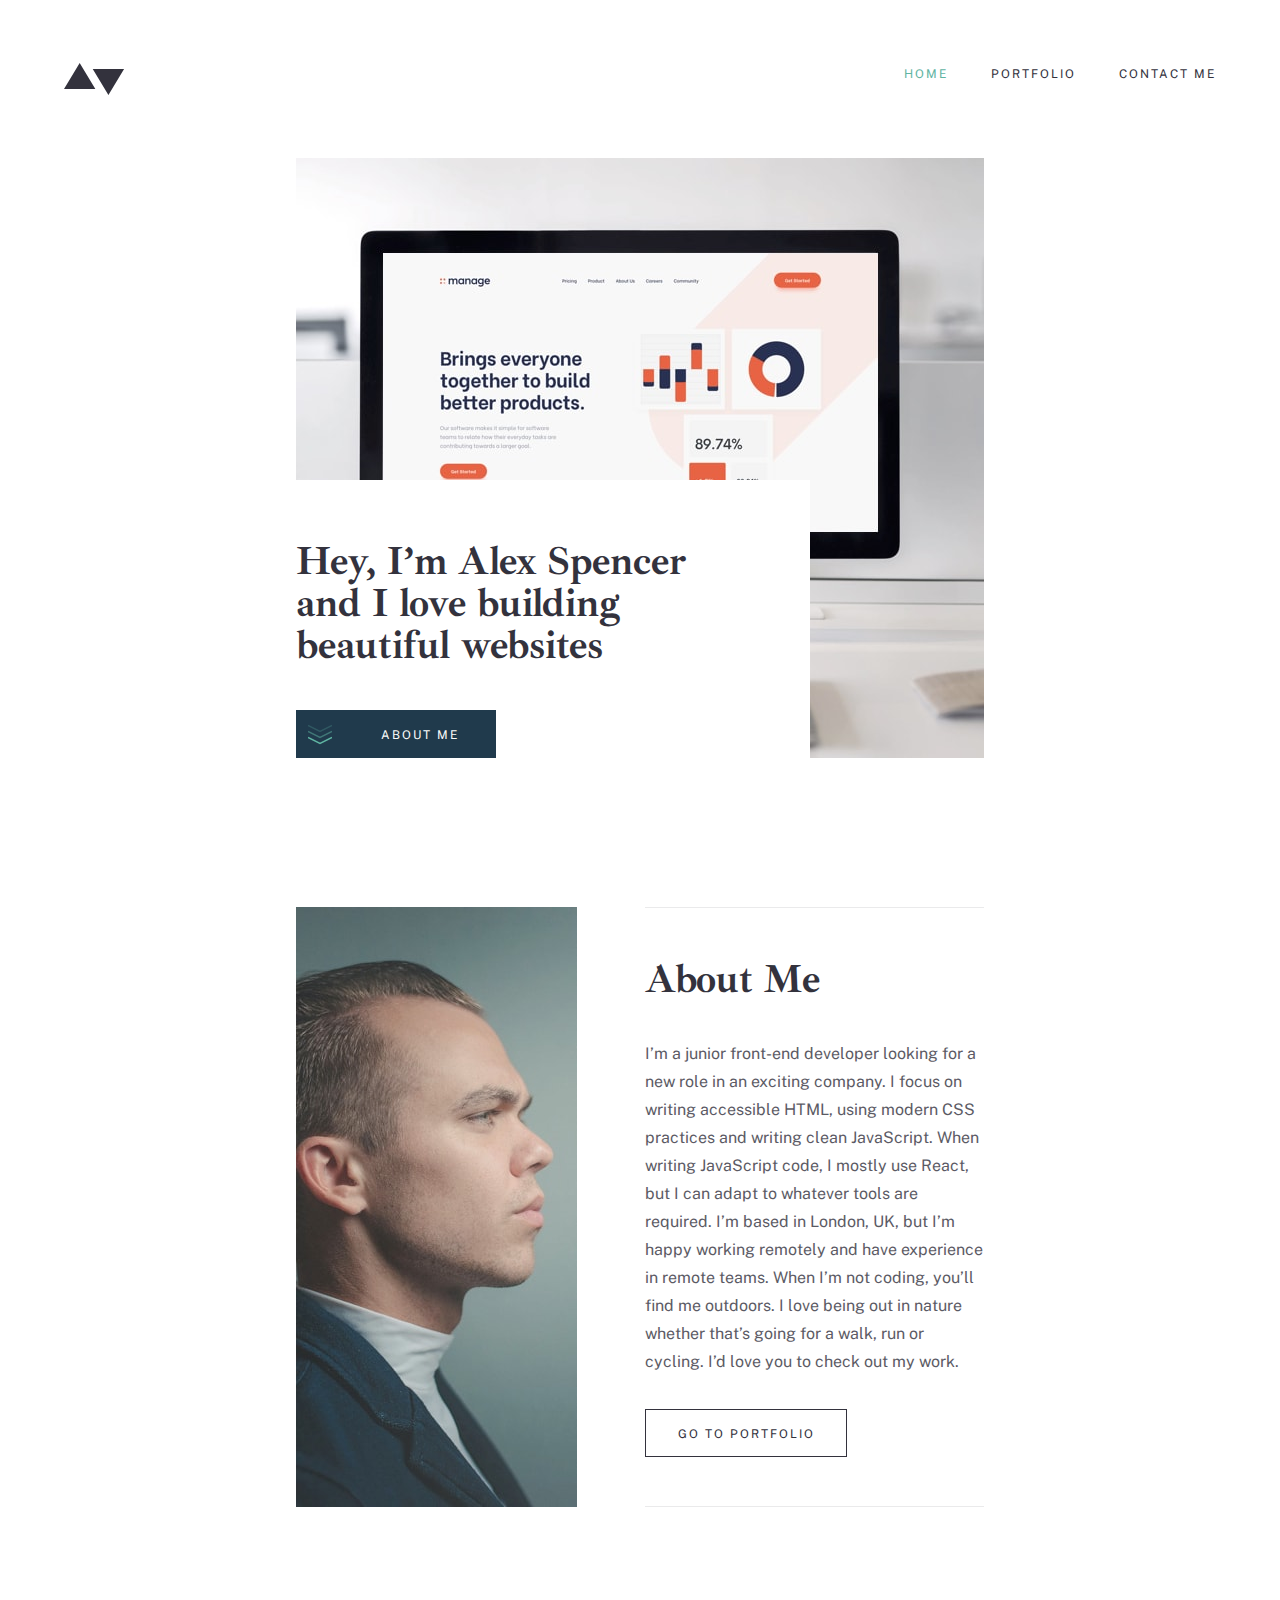
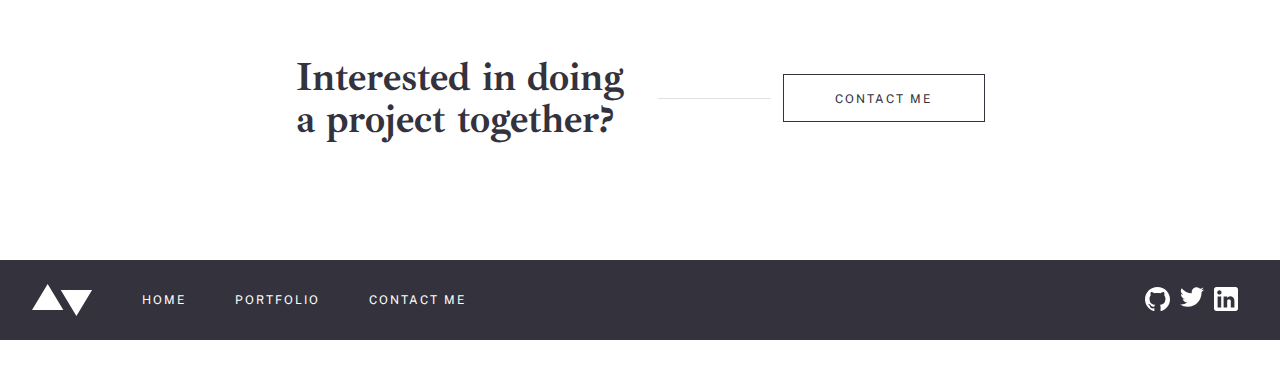
==== index.html @ 2c46e3ea "all files" ====
<!DOCTYPE html>
<html lang="en">
  <head>
    <meta charset="UTF-8" />
    <meta name="viewport" content="width=device-width, initial-scale=1.0" />

    <link
      rel="icon"
      type="image/png"
      sizes="32x32"
      href="./images/favicon-32x32.png"
    />

    <link rel="stylesheet" href="./scss/main.css" />

    <title>Frontend Mentor | Minimalist Portfolio</title>
  </head>
  <body>
    <!-- Nav -->
    <nav class="navbar">
      <div class="logo"><img src="./images/logo.svg" alt="Logo" /></div>
      <div class="links">
        <ul class="nav-links">
          <li><a id="link" href="/index.html">HOME</a></li>
          <li><a id="link" href="/portfolio.html">PORTFOLIO</a></li>
          <li><a id="link" href="/contact.html">CONTACT ME</a></li>
        </ul>
      </div>

      <!-- mobile hamburger -->

      <div class="hamburger" id="ham-btn">
        <span class="bar"></span>
        <span class="bar"></span>
        <span class="bar"></span>
      </div>

      <!-- mobile menu -->
      <div class="mobile-menu">
        <ul class="mobile-links">
          <li><a href="/index.html">HOME</a></li>
          <li><a href="/portfolio.html">PORTFOLIO</a></li>
          <li><a href="/contact.html">CONTACT ME</a></li>
        </ul>
      </div>
    </nav>

    <!-- Nav end -->

    <!-- Hero -->

    <section class="hero">
      <div class="hero-img">
        <!-- <img
          src="./images/homepage/desktop/image-homepage-hero.jpg"
          alt="hero"
        /> -->
      </div>
      <div class="hero-text">
        <div class="hero-text-container">
          <h1>Hey, I’m Alex Spencer and I love building beautiful websites</h1>
        </div>
        <div class="buttons">
          <div class="arrow"></div>

          <button class="primary-btn"><a href="#about-me">ABOUT ME</a></button>
        </div>
      </div>
    </section>

    <!-- Hero end -->

    <!-- About me -->

    <section class="about-me" id="about-me">
      <div class="photo"></div>
      <div class="about-me-text">
        <h1>About Me</h1>

        <p>
          I’m a junior front-end developer looking for a new role in an exciting
          company. I focus on writing accessible HTML, using modern CSS
          practices and writing clean JavaScript. When writing JavaScript code,
          I mostly use React, but I can adapt to whatever tools are required.
          I’m based in London, UK, but I’m happy working remotely and have
          experience in remote teams. When I’m not coding, you’ll find me
          outdoors. I love being out in nature whether that’s going for a walk,
          run or cycling. I’d love you to check out my work.
        </p>

        <button class="secondary-btn">
          <a href="/portfolio.html"> Go to Portfolio</a>
        </button>
      </div>
    </section>

    <!-- About me end -->

    <!-- Footer -->

    <footer class="footer">
      <div class="footer-content">
        <div class="footer-text">
          <h1>Interested in doing a project together?</h1>
        </div>
        <div class="line"></div>
        <button class="secondary-btn">
          <a href="/contact.html">Contact me</a>
        </button>
      </div>

      <div class="footer-nav">
        <div class="footer-nav-content">
          <div class="links-logo">
            <svg xmlns="http://www.w3.org/2000/svg" width="61" height="32">
              <path
                class="footer-logo"
                fill="#fff"
                fill-rule="evenodd"
                d="M60.082 5.878L44.408 32 28.735 5.878h31.347zM15.673 0l15.674 26.122H0L15.673 0z"
              />
            </svg>
            <ul class="footer-links">
              <li><a href="/index.html"></a>HOME</li>
              <li><a href="/portfolio.html"></a>PORTFOLIO</li>
              <li><a href="/contact.html"></a>CONTACT ME</li>
            </ul>
          </div>

          <div class="social-links">
            <ul class="soc-links">
              <li>
                <a href="#">
                  <svg
                    xmlns="http://www.w3.org/2000/svg"
                    width="25"
                    height="24"
                  >
                    <path
                      fill="#fff"
                      d="M12.5 0C5.594 0 0 5.51 0 12.305c0 5.437 3.581 10.048 8.547 11.674.625.116.854-.265.854-.592 0-.292-.01-1.066-.016-2.092-3.477.742-4.21-1.65-4.21-1.65-.569-1.42-1.39-1.8-1.39-1.8-1.133-.764.087-.748.087-.748 1.255.086 1.914 1.268 1.914 1.268 1.115 1.881 2.927 1.338 3.641 1.024.113-.797.434-1.338.792-1.646-2.776-.308-5.694-1.366-5.694-6.08 0-1.343.484-2.44 1.286-3.302-.14-.31-.562-1.562.11-3.256 0 0 1.047-.33 3.437 1.261 1-.273 2.063-.409 3.125-.415 1.063.006 2.125.142 3.125.415 2.375-1.591 3.422-1.261 3.422-1.261.672 1.694.25 2.945.125 3.256.797.861 1.281 1.959 1.281 3.302 0 4.727-2.921 5.767-5.703 6.07.438.369.844 1.123.844 2.276 0 1.647-.016 2.97-.016 3.37 0 .322.22.707.86.584 5-1.615 8.579-6.23 8.579-11.658C25 5.509 19.403 0 12.5 0z"
                    />
                  </svg>
                </a>
              </li>
              <li>
                <a href="">
                  <svg
                    xmlns="http://www.w3.org/2000/svg"
                    width="24"
                    height="20"
                  >
                    <path
                      fill="#fff"
                      d="M24 2.557a9.83 9.83 0 01-2.828.775A4.932 4.932 0 0023.337.608a9.864 9.864 0 01-3.127 1.195A4.916 4.916 0 0016.616.248c-3.179 0-5.515 2.966-4.797 6.045A13.978 13.978 0 011.671 1.149a4.93 4.93 0 001.523 6.574 4.903 4.903 0 01-2.229-.616c-.054 2.281 1.581 4.415 3.949 4.89a4.935 4.935 0 01-2.224.084 4.928 4.928 0 004.6 3.419A9.9 9.9 0 010 17.54a13.94 13.94 0 007.548 2.212c9.142 0 14.307-7.721 13.995-14.646A10.025 10.025 0 0024 2.557z"
                    />
                  </svg>
                </a>
              </li>
              <li>
                <a href="">
                  <svg
                    xmlns="http://www.w3.org/2000/svg"
                    width="24"
                    height="24"
                  >
                    <path
                      fill="#fff"
                      d="M21.6 0H2.4C1.08 0 0 1.08 0 2.4v19.2C0 22.92 1.08 24 2.4 24h19.2c1.32 0 2.4-1.08 2.4-2.4V2.4C24 1.08 22.92 0 21.6 0zM7.2 20.4H3.6V9.6h3.6v10.8zM5.4 7.56c-1.2 0-2.16-.96-2.16-2.16 0-1.2.96-2.16 2.16-2.16 1.2 0 2.16.96 2.16 2.16 0 1.2-.96 2.16-2.16 2.16zm15 12.84h-3.6v-6.36c0-.96-.84-1.8-1.8-1.8-.96 0-1.8.84-1.8 1.8v6.36H9.6V9.6h3.6v1.44c.6-.96 1.92-1.68 3-1.68 2.28 0 4.2 1.92 4.2 4.2v6.84z"
                    />
                  </svg>
                </a>
              </li>
            </ul>
          </div>
        </div>
      </div>
    </footer>

    <!-- Footer  end -->

    <script src="/js/index.js"></script>
  </body>
</html>
---- scss/main.css ----
@import url("https://fonts.googleapis.com/css2?family=Ibarra+Real+Nova:wght@700&family=Public+Sans&family=Space+Mono:wght@400;700&display=swap");
.hero {
  width: 80%;
  height: 600px;
  margin: 0 auto;
  display: -webkit-box;
  display: -ms-flexbox;
  display: flex;
  -webkit-box-orient: vertical;
  -webkit-box-direction: normal;
      -ms-flex-direction: column;
          flex-direction: column;
  -webkit-box-pack: end;
      -ms-flex-pack: end;
          justify-content: flex-end;
}

.hero .hero-img {
  width: 100%;
  height: 600px;
  background-image: url(/images/homepage/desktop/image-homepage-hero.jpg);
  background-size: cover;
  background-repeat: no-repeat;
}

.hero .hero-img img {
  width: 100%;
  height: 100%;
}

.hero .hero-text {
  background-color: white;
  width: 445px;
  height: 357px;
  position: absolute;
  display: -webkit-box;
  display: -ms-flexbox;
  display: flex;
  -webkit-box-orient: vertical;
  -webkit-box-direction: normal;
      -ms-flex-direction: column;
          flex-direction: column;
  -webkit-box-pack: justify;
      -ms-flex-pack: justify;
          justify-content: space-between;
}

.hero .hero-text h1 {
  margin-top: 60px;
  font-style: normal;
  font-weight: bold;
  font-size: 50px;
  line-height: 50px;
  color: #33323d;
}

.about-me {
  width: 80%;
  height: 600px;
  margin: 149px auto;
  display: -webkit-box;
  display: -ms-flexbox;
  display: flex;
}

.about-me .photo {
  width: 100%;
  max-width: 540px;
  height: 100%;
  background: url(/images/homepage/desktop/image-homepage-profile.jpg);
  background-size: cover;
  background-position: center right;
  background-repeat: no-repeat;
}

.about-me .about-me-text {
  width: 100%;
  max-width: 352px;
  height: 100%;
  margin-left: 125px;
  border-top: 1px solid #eaeaeb;
  border-bottom: 1px solid #eaeaeb;
}

.about-me .about-me-text h1 {
  font-style: normal;
  font-weight: bold;
  font-size: 40px;
  line-height: 42px;
  letter-spacing: -0.357143px;
  color: #33323d;
  margin-top: 50px;
  margin-bottom: 40px;
}

.about-me .about-me-text p {
  font-family: Public Sans;
  font-style: normal;
  font-weight: normal;
  font-size: 16px;
  line-height: 28px;
  color: #33323d;
  opacity: 0.8;
  margin-bottom: 33px;
}

.projects {
  width: 80%;
  height: 100%;
  margin: 0 auto;
}

.manage {
  display: -webkit-box;
  display: -ms-flexbox;
  display: flex;
  margin-bottom: 80px;
}

.bookmark {
  display: -webkit-box;
  display: -ms-flexbox;
  display: flex;
  -webkit-box-orient: horizontal;
  -webkit-box-direction: reverse;
      -ms-flex-direction: row-reverse;
          flex-direction: row-reverse;
  margin-bottom: 80px;
}

.insure {
  display: -webkit-box;
  display: -ms-flexbox;
  display: flex;
  margin-bottom: 80px;
}

.fylo {
  display: -webkit-box;
  display: -ms-flexbox;
  display: flex;
  -webkit-box-orient: horizontal;
  -webkit-box-direction: reverse;
      -ms-flex-direction: row-reverse;
          flex-direction: row-reverse;
  margin-bottom: 80px;
}

.photo-side {
  width: 540px;
  height: 500px;
}

.text-side-right {
  width: 350px;
  height: 500px;
  margin-left: 125px;
  border-top: 1px solid rgba(51, 50, 61, 0.15);
  border-bottom: 1px solid rgba(51, 50, 61, 0.15);
}

.text-side-right h1 {
  margin-top: 108px;
  margin-bottom: 30px;
  font-family: Ibarra Real Nova;
  font-style: normal;
  font-weight: bold;
  font-size: 40px;
  line-height: 42px;
  color: #33323d;
}

.text-side-right p {
  margin-bottom: 30px;
  font-family: Public Sans;
  font-style: normal;
  font-weight: normal;
  font-size: 15px;
  line-height: 30px;
  color: #33323d;
  opacity: 0.8;
}

.text-side-left {
  width: 350px;
  height: 500px;
  margin-right: 125px;
  border-top: 1px solid rgba(51, 50, 61, 0.15);
  border-bottom: 1px solid rgba(51, 50, 61, 0.15);
}

.text-side-left h1 {
  margin-top: 108px;
  margin-bottom: 30px;
  font-family: Ibarra Real Nova;
  font-style: normal;
  font-weight: bold;
  font-size: 40px;
  line-height: 42px;
  color: #33323d;
}

.text-side-left p {
  margin-bottom: 30px;
  font-family: Public Sans;
  font-style: normal;
  font-weight: normal;
  font-size: 15px;
  line-height: 30px;
  color: #33323d;
  opacity: 0.8;
}

.view-project {
  width: 175px;
  height: 48px;
  border: 1px solid black;
  background-color: white;
}

.view-project a {
  font-family: Public Sans;
  font-style: normal;
  font-weight: normal;
  font-size: 12px;
  line-height: 14px;
  letter-spacing: 2px;
  text-transform: uppercase;
  color: #33323d;
}

.main {
  width: 100%;
  height: 100vh;
}

.get-in-touch {
  width: 80%;
  height: 356px;
  margin: 0 auto;
  display: -webkit-box;
  display: -ms-flexbox;
  display: flex;
  border-top: 1px solid rgba(51, 50, 61, 0.15);
  border-bottom: 1px solid rgba(51, 50, 61, 0.15);
}

.get-in-touch .heading {
  width: 475px;
  height: 355px;
}

.get-in-touch .heading h1 {
  margin-top: 50px;
  font-family: Ibarra Real Nova;
  font-style: normal;
  font-weight: bold;
  font-size: 40px;
  line-height: 42px;
  letter-spacing: -0.357143px;
  color: #33323d;
}

.get-in-touch .text {
  width: 635px;
  height: 355px;
  display: -webkit-box;
  display: -ms-flexbox;
  display: flex;
  -webkit-box-orient: vertical;
  -webkit-box-direction: normal;
      -ms-flex-direction: column;
          flex-direction: column;
  -webkit-box-pack: center;
      -ms-flex-pack: center;
          justify-content: center;
}

.get-in-touch .text p {
  font-family: Public Sans;
  font-style: normal;
  font-weight: normal;
  font-size: 16px;
  line-height: 30px;
  color: #33323d;
  opacity: 0.8;
}

.get-in-touch .text .icons {
  margin-top: 20px;
}

.get-in-touch .text .icons .soc-icons img {
  padding-right: 10px;
  cursor: pointer;
}

.contact-me {
  width: 80%;
  height: 426px;
  margin: 0 auto;
  display: -webkit-box;
  display: -ms-flexbox;
  display: flex;
  margin-top: 80px;
}

.contact-me .heading {
  width: 475px;
  height: 426px;
}

.contact-me .heading h1 {
  font-family: Ibarra Real Nova;
  font-style: normal;
  font-weight: bold;
  font-size: 40px;
  line-height: 42px;
  letter-spacing: -0.357143px;
  color: #33323d;
}

.contact-me .form {
  width: 635px;
  height: 426px;
}

.contact-me .form button {
  margin-top: 50px;
}

.contact-form {
  width: 635px;
  height: 426px;
}

.contact-form .form-example {
  width: 635px;
  height: 86px;
  display: -webkit-box;
  display: -ms-flexbox;
  display: flex;
  -webkit-box-orient: vertical;
  -webkit-box-direction: normal;
      -ms-flex-direction: column;
          flex-direction: column;
  margin-bottom: 40px;
}

.contact-form .form-example-message {
  width: 635px;
  height: 134px;
  display: -webkit-box;
  display: -ms-flexbox;
  display: flex;
  -webkit-box-orient: vertical;
  -webkit-box-direction: normal;
      -ms-flex-direction: column;
          flex-direction: column;
}

.contact-form .label {
  font-family: Public Sans;
  font-style: normal;
  font-weight: bold;
  font-size: 13px;
  line-height: 30px;
  color: #33323d;
  opacity: 0.8;
}

.contact-form #name,
.contact-form #email {
  width: 585px;
  height: 48px;
  background-color: rgba(51, 50, 61, 0.1);
  color: rgba(51, 50, 61, 0.4);
  mix-blend-mode: normal;
  margin-top: 10px;
  border: none;
  padding-left: 15px;
  outline: none;
}

.contact-form #message {
  border: 1px solid red;
  width: 585px;
  height: 96px;
  background-color: rgba(51, 50, 61, 0.1);
  color: rgba(51, 50, 61, 0.4);
  mix-blend-mode: normal;
  margin-top: 10px;
  border: none;
  padding-left: 15px;
  outline: none;
}

.contact-form .succes #name,
.contact-form .succes #email,
.contact-form .succes #message {
  outline-color: green;
}

.manage-hero {
  width: 80%;
  height: 500px;
  margin: 0 auto;
  margin-bottom: 115px;
  display: -webkit-box;
  display: -ms-flexbox;
  display: flex;
  -webkit-box-orient: vertical;
  -webkit-box-direction: normal;
      -ms-flex-direction: column;
          flex-direction: column;
  -webkit-box-pack: end;
      -ms-flex-pack: end;
          justify-content: flex-end;
}

.manage-hero img {
  width: 100%;
  height: 100%;
}

.project-info {
  width: 80%;
  height: 1192px;
  margin: 0 auto;
  display: -webkit-box;
  display: -ms-flexbox;
  display: flex;
  -webkit-box-pack: justify;
      -ms-flex-pack: justify;
          justify-content: space-between;
  margin-bottom: 60px;
}

.project-info .left-side {
  width: 350px;
  height: 498px;
  border-top: 1px solid rgba(51, 50, 61, 0.15);
  border-bottom: 1px solid rgba(51, 50, 61, 0.15);
}

.project-info .left-side h1 {
  font-family: Ibarra Real Nova;
  font-style: normal;
  font-weight: bold;
  font-size: 40px;
  line-height: 42px;
  color: #33323d;
  margin-top: 40px;
  margin-bottom: 30px;
}

.project-info .left-side p {
  font-family: Public Sans;
  font-style: normal;
  font-weight: normal;
  font-size: 15px;
  line-height: 30px;
  color: #33323d;
  opacity: 0.8;
  margin-bottom: 40px;
}

.project-info .left-side h2 {
  font-family: Public Sans;
  font-style: normal;
  font-weight: bold;
  font-size: 16px;
  line-height: 30px;
  color: #5fb4a2;
  margin-bottom: 20px;
}

.project-info .left-side h3 {
  font-family: Public Sans;
  font-style: normal;
  font-weight: bold;
  font-size: 16px;
  line-height: 30px;
  color: #5fb4a2;
  margin-bottom: 20px;
}

.project-info .right-side {
  width: 635px;
  height: 1192px;
}

.project-info .right-side h1 {
  font-family: Ibarra Real Nova;
  font-style: normal;
  font-weight: normal;
  font-size: 32px;
  line-height: 40px;
  color: #33323d;
  margin-bottom: 28px;
}

.project-info .right-side p {
  font-family: Public Sans;
  font-style: normal;
  font-weight: normal;
  font-size: 15px;
  line-height: 28px;
  color: #33323d;
  opacity: 0.8;
  margin-bottom: 30px;
}

.project-info .right-side h2 {
  font-family: Ibarra Real Nova;
  font-style: normal;
  font-weight: normal;
  font-size: 32px;
  line-height: 42px;
  color: #33323d;
  margin-bottom: 25px;
}

.project-info .right-side .images img {
  width: 635px;
  height: 400px;
  margin-bottom: 32px;
}

.footer {
  width: 100%;
  height: 314px;
}

.footer .footer-content {
  width: 80%;
  height: 84px;
  margin: 120px auto;
  display: -webkit-box;
  display: -ms-flexbox;
  display: flex;
  -webkit-box-pack: justify;
      -ms-flex-pack: justify;
          justify-content: space-between;
  -webkit-box-align: center;
      -ms-flex-align: center;
          align-items: center;
}

.footer .footer-content .footer-text {
  width: 350px;
  height: 84px;
}

.footer .footer-content .footer-text h1 {
  font-family: Ibarra Real Nova;
  font-style: normal;
  font-weight: bold;
  font-size: 40px;
  line-height: 42px;
  color: #33323d;
}

.footer .footer-content .contact-me {
  width: 162px;
  height: 48px;
  background-color: white;
  color: #33323d;
  border: 1px solid black;
}

.footer .footer-content .contact-me a {
  text-decoration: none;
  font-family: Public Sans;
  font-style: normal;
  font-weight: normal;
  font-size: 12px;
  line-height: 14px;
  letter-spacing: 2px;
  text-transform: uppercase;
  color: #33323d;
}

.footer .footer-nav {
  width: 100%;
  height: 80px;
  margin-top: 150px;
  display: -webkit-box;
  display: -ms-flexbox;
  display: flex;
  -webkit-box-pack: justify;
      -ms-flex-pack: justify;
          justify-content: space-between;
  -webkit-box-align: center;
      -ms-flex-align: center;
          align-items: center;
  background-color: #33323d;
}

.footer .footer-nav .footer-nav-content {
  width: 80%;
  margin: 0 auto;
  display: -webkit-box;
  display: -ms-flexbox;
  display: flex;
  -webkit-box-pack: justify;
      -ms-flex-pack: justify;
          justify-content: space-between;
  -webkit-box-align: center;
      -ms-flex-align: center;
          align-items: center;
}

.footer .links-logo {
  display: -webkit-box;
  display: -ms-flexbox;
  display: flex;
}

.footer .links-logo .footer-links {
  display: -webkit-box;
  display: -ms-flexbox;
  display: flex;
  -webkit-box-align: center;
      -ms-flex-align: center;
          align-items: center;
}

.footer .links-logo .footer-links li {
  margin-left: 49px;
  list-style: none;
  font-family: Public Sans;
  font-style: normal;
  font-weight: normal;
  font-size: 12px;
  line-height: 14px;
  letter-spacing: 2px;
  text-transform: uppercase;
  color: #ffffff;
  cursor: pointer;
}

.footer .links-logo .footer-links a {
  text-decoration: none;
}

.footer .social-links .soc-links {
  display: -webkit-box;
  display: -ms-flexbox;
  display: flex;
}

.footer .social-links .soc-links li {
  margin-right: 10px;
  list-style: none;
  font-family: Public Sans;
  font-style: normal;
  font-weight: normal;
  font-size: 12px;
  line-height: 14px;
  letter-spacing: 2px;
  text-transform: uppercase;
  color: #ffffff;
}

.footer .social-links .soc-links a {
  text-decoration: none;
}

.line {
  width: 534px;
  height: 1px;
  border-top: 1px solid rgba(51, 50, 61, 0.15);
}

.footer-navigation {
  width: 80%;
  height: 132px;
  margin: 0 auto;
  display: -webkit-box;
  display: -ms-flexbox;
  display: flex;
}

.footer-navigation .previous {
  width: 50%;
  height: 132px;
  display: -webkit-box;
  display: -ms-flexbox;
  display: flex;
  -webkit-box-align: center;
      -ms-flex-align: center;
          align-items: center;
  border-top: 1px solid rgba(51, 50, 61, 0.15);
  border-bottom: 1px solid rgba(51, 50, 61, 0.15);
  padding-top: 24px;
}

.footer-navigation .previous .previous-text {
  margin-left: 20px;
}

.footer-navigation .previous .previous-text h1 {
  margin: 0;
  font-family: Ibarra Real Nova;
  font-style: normal;
  font-weight: normal;
  font-size: 32px;
  line-height: 36px;
  color: #33323d;
}

.footer-navigation .previous .previous-text h2 {
  margin: 0;
  font-family: Public Sans;
  font-style: normal;
  font-weight: normal;
  font-size: 16px;
  line-height: 30px;
  color: #33323d;
  opacity: 0.5;
}

.footer-navigation .next {
  width: 50%;
  height: 132px;
  display: -webkit-box;
  display: -ms-flexbox;
  display: flex;
  -webkit-box-orient: horizontal;
  -webkit-box-direction: reverse;
      -ms-flex-direction: row-reverse;
          flex-direction: row-reverse;
  -webkit-box-align: center;
      -ms-flex-align: center;
          align-items: center;
  border-top: 1px solid rgba(51, 50, 61, 0.15);
  border-left: 1px solid rgba(51, 50, 61, 0.15);
  border-bottom: 1px solid rgba(51, 50, 61, 0.15);
  padding-top: 24px;
}

.footer-navigation .next h1 {
  margin: 0;
  font-family: Ibarra Real Nova;
  font-style: normal;
  font-weight: normal;
  font-size: 32px;
  line-height: 36px;
  color: #33323d;
}

.footer-navigation .next h2 {
  margin: 0;
  font-family: Public Sans;
  font-style: normal;
  font-weight: normal;
  font-size: 16px;
  line-height: 30px;
  color: #33323d;
  opacity: 0.5;
}

.footer-navigation .next .next-text {
  margin-right: 20px;
  display: -webkit-box;
  display: -ms-flexbox;
  display: flex;
  -webkit-box-orient: vertical;
  -webkit-box-direction: normal;
      -ms-flex-direction: column;
          flex-direction: column;
}

.footer-navigation .arrow {
  display: -webkit-box;
  display: -ms-flexbox;
  display: flex;
  -webkit-box-pack: center;
      -ms-flex-pack: center;
          justify-content: center;
  -webkit-box-align: center;
      -ms-flex-align: center;
          align-items: center;
}

.footer-contact {
  width: 100%;
  height: 80px;
}

.footer-contact .footer-content {
  width: 80%;
  height: 84px;
  margin: 120px auto;
  display: -webkit-box;
  display: -ms-flexbox;
  display: flex;
  -webkit-box-pack: justify;
      -ms-flex-pack: justify;
          justify-content: space-between;
  -webkit-box-align: center;
      -ms-flex-align: center;
          align-items: center;
}

.footer-contact .footer-content .footer-text {
  width: 350px;
  height: 84px;
}

.footer-contact .footer-content .footer-text h1 {
  font-family: Ibarra Real Nova;
  font-style: normal;
  font-weight: bold;
  font-size: 40px;
  line-height: 42px;
  color: #33323d;
}

.footer-contact .footer-content .contact-me {
  width: 162px;
  height: 48px;
  background-color: white;
  color: #33323d;
  border: 1px solid black;
}

.footer-contact .footer-content .contact-me a {
  text-decoration: none;
  font-family: Public Sans;
  font-style: normal;
  font-weight: normal;
  font-size: 12px;
  line-height: 14px;
  letter-spacing: 2px;
  text-transform: uppercase;
  color: #33323d;
}

.footer-contact .footer-nav {
  width: 100%;
  height: 80px;
  margin-top: 150px;
  display: -webkit-box;
  display: -ms-flexbox;
  display: flex;
  -webkit-box-pack: justify;
      -ms-flex-pack: justify;
          justify-content: space-between;
  -webkit-box-align: center;
      -ms-flex-align: center;
          align-items: center;
  background-color: #33323d;
}

.footer-contact .footer-nav .footer-nav-content {
  width: 80%;
  margin: 0 auto;
  display: -webkit-box;
  display: -ms-flexbox;
  display: flex;
  -webkit-box-pack: justify;
      -ms-flex-pack: justify;
          justify-content: space-between;
  -webkit-box-align: center;
      -ms-flex-align: center;
          align-items: center;
}

.footer-contact .links-logo {
  display: -webkit-box;
  display: -ms-flexbox;
  display: flex;
}

.footer-contact .links-logo .footer-links {
  display: -webkit-box;
  display: -ms-flexbox;
  display: flex;
  -webkit-box-align: center;
      -ms-flex-align: center;
          align-items: center;
}

.footer-contact .links-logo .footer-links li {
  margin-left: 49px;
  list-style: none;
  font-family: Public Sans;
  font-style: normal;
  font-weight: normal;
  font-size: 12px;
  line-height: 14px;
  letter-spacing: 2px;
  text-transform: uppercase;
  color: #ffffff;
  cursor: pointer;
}

.footer-contact .links-logo .footer-links a {
  text-decoration: none;
}

.footer-contact .social-links .soc-links {
  display: -webkit-box;
  display: -ms-flexbox;
  display: flex;
}

.footer-contact .social-links .soc-links li {
  margin-right: 10px;
  list-style: none;
  font-family: Public Sans;
  font-style: normal;
  font-weight: normal;
  font-size: 12px;
  line-height: 14px;
  letter-spacing: 2px;
  text-transform: uppercase;
  color: #ffffff;
}

.footer-contact .social-links .soc-links a {
  text-decoration: none;
}

.line {
  width: 534px;
  height: 1px;
  border-top: 1px solid rgba(51, 50, 61, 0.15);
}

.footer-navigation {
  width: 80%;
  height: 132px;
  margin: 0 auto;
  display: -webkit-box;
  display: -ms-flexbox;
  display: flex;
}

.footer-navigation .previous {
  width: 50%;
  height: 132px;
  display: -webkit-box;
  display: -ms-flexbox;
  display: flex;
  -webkit-box-align: center;
      -ms-flex-align: center;
          align-items: center;
  border-top: 1px solid rgba(51, 50, 61, 0.15);
  border-bottom: 1px solid rgba(51, 50, 61, 0.15);
  padding-top: 24px;
}

.footer-navigation .previous .previous-text {
  margin-left: 20px;
}

.footer-navigation .previous .previous-text h1 {
  margin: 0;
  font-family: Ibarra Real Nova;
  font-style: normal;
  font-weight: normal;
  font-size: 32px;
  line-height: 36px;
  color: #33323d;
}

.footer-navigation .previous .previous-text h2 {
  margin: 0;
  font-family: Public Sans;
  font-style: normal;
  font-weight: normal;
  font-size: 16px;
  line-height: 30px;
  color: #33323d;
  opacity: 0.5;
}

.footer-navigation .next {
  width: 50%;
  height: 132px;
  display: -webkit-box;
  display: -ms-flexbox;
  display: flex;
  -webkit-box-orient: horizontal;
  -webkit-box-direction: reverse;
      -ms-flex-direction: row-reverse;
          flex-direction: row-reverse;
  -webkit-box-align: center;
      -ms-flex-align: center;
          align-items: center;
  border-top: 1px solid rgba(51, 50, 61, 0.15);
  border-left: 1px solid rgba(51, 50, 61, 0.15);
  border-bottom: 1px solid rgba(51, 50, 61, 0.15);
  padding-top: 24px;
}

.footer-navigation .next h1 {
  margin: 0;
  font-family: Ibarra Real Nova;
  font-style: normal;
  font-weight: normal;
  font-size: 32px;
  line-height: 36px;
  color: #33323d;
}

.footer-navigation .next h2 {
  margin: 0;
  font-family: Public Sans;
  font-style: normal;
  font-weight: normal;
  font-size: 16px;
  line-height: 30px;
  color: #33323d;
  opacity: 0.5;
}

.footer-navigation .next .next-text {
  margin-right: 20px;
  display: -webkit-box;
  display: -ms-flexbox;
  display: flex;
  -webkit-box-orient: vertical;
  -webkit-box-direction: normal;
      -ms-flex-direction: column;
          flex-direction: column;
}

.footer-navigation .arrow {
  display: -webkit-box;
  display: -ms-flexbox;
  display: flex;
  -webkit-box-pack: center;
      -ms-flex-pack: center;
          justify-content: center;
  -webkit-box-align: center;
      -ms-flex-align: center;
          align-items: center;
}

.primary-btn {
  width: 152px;
  height: 48px;
  background-color: #203a4c;
  border: none;
}

.primary-btn a {
  width: 100%;
  height: 100%;
  font-family: Public Sans;
  font-style: normal;
  font-weight: normal;
  font-size: 12px;
  line-height: 14px;
  text-align: center;
  letter-spacing: 2px;
  text-transform: uppercase;
  color: #fafafa;
  text-decoration: none;
}

.secondary-btn {
  width: 202px;
  height: 48px;
  background-color: #fff;
  color: #33323d;
  border: 1px solid #33323d;
  letter-spacing: 2px;
  text-transform: uppercase;
  cursor: pointer;
}

.secondary-btn a {
  text-decoration: none;
  font-family: Public Sans;
  font-style: normal;
  font-weight: normal;
  font-size: 12px;
  line-height: 14px;
  letter-spacing: 2px;
  text-transform: uppercase;
  color: #33323d;
}

.secondary-btn:hover {
  background-color: #33323d;
}

.send-message {
  width: 200px;
  height: 48px;
  background-color: #203a4c;
  font-family: Public Sans;
  font-style: normal;
  font-weight: normal;
  font-size: 12px;
  line-height: 14px;
  text-align: center;
  letter-spacing: 2px;
  text-transform: uppercase;
  color: #fff;
  border: none;
  cursor: pointer;
}

.buttons {
  display: -webkit-box;
  display: -ms-flexbox;
  display: flex;
}

.arrow {
  width: 48px;
  height: 48px;
  background: url(/images/icons/down-arrows.svg), #203a4c;
  background-size: 50%;
  background-repeat: no-repeat;
  background-position: center;
}

.navbar {
  width: 80%;
  height: 32px;
  margin: 63px auto;
  display: -webkit-box;
  display: -ms-flexbox;
  display: flex;
  -webkit-box-pack: justify;
      -ms-flex-pack: justify;
          justify-content: space-between;
}

.navbar .nav-links {
  width: 100%;
  height: 32px;
  display: -webkit-box;
  display: -ms-flexbox;
  display: flex;
  margin: 0;
}

.navbar .nav-links li {
  margin: 0;
  list-style: none;
  margin-left: 43px;
  cursor: pointer;
}

.navbar .nav-links a {
  text-decoration: none;
  font-family: Public Sans;
  font-style: normal;
  font-weight: normal;
  font-size: 12px;
  line-height: 14px;
  letter-spacing: 2px;
  text-transform: uppercase;
  color: #33323d;
}

.link-style {
  color: #5fb4a2 !important;
}

.hamburger {
  position: absolute;
  width: 24px;
  height: 13px;
  left: 317px;
  top: 42px;
  display: -webkit-box;
  display: -ms-flexbox;
  display: flex;
  -webkit-box-orient: vertical;
  -webkit-box-direction: normal;
      -ms-flex-direction: column;
          flex-direction: column;
  -webkit-box-pack: justify;
      -ms-flex-pack: justify;
          justify-content: space-between;
  display: none;
  cursor: pointer;
}

.hamburger .bar {
  width: 100%;
  height: 1px;
  background-color: #33323d;
}

.mobile-menu {
  position: absolute;
  width: 223px;
  height: 186px;
  left: 120px;
  top: 88px;
  background-color: #33323d;
  z-index: 1000;
  display: none;
}

.mobile-menu .mobile-links {
  width: 223px;
  height: 186px;
  display: -webkit-box;
  display: -ms-flexbox;
  display: flex;
  -webkit-box-orient: vertical;
  -webkit-box-direction: normal;
      -ms-flex-direction: column;
          flex-direction: column;
  -webkit-box-pack: center;
      -ms-flex-pack: center;
          justify-content: center;
  -webkit-box-align: center;
      -ms-flex-align: center;
          align-items: center;
}

.mobile-menu .mobile-links li {
  list-style: none;
  padding: 20px;
}

.mobile-menu .mobile-links a {
  text-decoration: none;
  list-style: none;
  font-family: Public Sans;
  font-style: normal;
  font-weight: normal;
  font-size: 12px;
  line-height: 14px;
  text-align: center;
  letter-spacing: 2px;
  text-transform: uppercase;
  color: #fff;
}

.mobile-menu.active {
  display: block;
}

.error-msg {
  position: absolute;
  width: 120px;
  height: 12px;
  margin-top: -30px;
  display: none;
}

.error {
  display: block;
  font-family: Public Sans;
  font-style: italic;
  font-weight: bold;
  font-size: 10px;
  line-height: 12px;
  color: #f43030;
}

.error-msg.active {
  display: block;
}

.error-msg-message {
  position: absolute;
  margin-top: 10px;
  width: 120px;
  height: 12px;
  display: none;
}

.error-msg-message.active {
  display: block;
}

.email-error {
  width: 150px;
  height: 15px;
  margin-top: -10px;
  font-family: Public Sans;
  font-style: italic;
  font-weight: bold;
  font-size: 12px;
  line-height: 12px;
  color: #f43030;
  display: none;
}

.email-error.active {
  display: block;
}

.invalid {
  border: 1px solid #f43030;
  background-color: red;
}

.valid {
  border: 1px solid #5fb4a2;
}

@media (max-width: 767px) {
  .navbar {
    width: 83%;
    height: 32px;
    margin: 32px auto;
  }
  .hamburger {
    display: -webkit-box;
    display: -ms-flexbox;
    display: flex;
  }
  .links {
    display: none;
  }
  .mobile-menu {
    display: none;
  }
}

@media (max-width: 767px) {
  .hero {
    width: 311px;
    height: 560px;
    display: -webkit-box;
    display: -ms-flexbox;
    display: flex;
    -webkit-box-orient: vertical;
    -webkit-box-direction: normal;
        -ms-flex-direction: column;
            flex-direction: column;
  }
  .hero .hero-img {
    width: 100%;
    max-width: 311px;
    height: 271px !important;
    margin-bottom: 30px;
    background-image: url(/images/homepage/mobile/image-homepage-hero.jpg);
    background-size: cover;
    background-repeat: no-repeat;
  }
  .hero .hero-text {
    width: 100%;
    max-width: 311px;
    height: 251px;
    position: static !important;
  }
  .hero .hero-text h1 {
    margin: 0;
    font-family: Ibarra Real Nova;
    font-style: normal;
    font-weight: bold;
    font-size: 40px;
    line-height: 42px;
    margin-bottom: 40px;
  }
  .about-me {
    width: 311px;
    height: 1050px;
    display: -webkit-box;
    display: -ms-flexbox;
    display: flex;
    -webkit-box-orient: vertical;
    -webkit-box-direction: normal;
        -ms-flex-direction: column;
            flex-direction: column;
    margin: 0 auto;
    margin-top: 90px;
  }
  .about-me .photo {
    width: 311px;
    height: 346px !important;
  }
  .about-me .about-me-text {
    width: 311px;
    height: 617px;
    margin: 37px 0;
    border-top: 1px solid rgba(51, 50, 61, 0.15);
  }
  .about-me .about-me-text h1 {
    margin-top: 20px !important;
    margin-bottom: 20px !important;
  }
  .about-me .about-me-text button {
    margin-bottom: 20px;
  }
  .footer-content {
    width: 100%;
    max-width: 375px;
    height: 309px !important;
    display: -webkit-box;
    display: -ms-flexbox;
    display: flex;
    -webkit-box-orient: vertical;
    -webkit-box-direction: normal;
        -ms-flex-direction: column;
            flex-direction: column;
    margin: 50px auto !important;
  }
  .footer-content .line {
    display: none;
  }
  .footer-text {
    width: 311px !important;
    height: 126px !important;
    text-align: center;
  }
  .footer-text h1 {
    font-size: 40px;
    line-height: 42px;
    color: #33323d;
    letter-spacing: -0.357143px;
  }
  .footer-nav {
    width: 100%;
    height: 354px !important;
    margin-top: 0 !important;
  }
  .footer-nav .footer-nav-content {
    display: -webkit-box;
    display: -ms-flexbox;
    display: flex;
    -webkit-box-orient: vertical;
    -webkit-box-direction: normal;
        -ms-flex-direction: column;
            flex-direction: column;
  }
  .footer-nav .footer-nav-content .links-logo {
    display: -webkit-box;
    display: -ms-flexbox;
    display: flex;
    -webkit-box-orient: vertical;
    -webkit-box-direction: normal;
        -ms-flex-direction: column;
            flex-direction: column;
    -webkit-box-align: center;
        -ms-flex-align: center;
            align-items: center;
  }
  .footer-nav .footer-nav-content .links-logo svg {
    margin-bottom: 40px;
  }
  .footer-nav .footer-nav-content .links-logo .footer-links {
    display: -webkit-box;
    display: -ms-flexbox;
    display: flex;
    -webkit-box-orient: vertical;
    -webkit-box-direction: normal;
        -ms-flex-direction: column;
            flex-direction: column;
  }
  .footer-nav .footer-nav-content .links-logo .footer-links li {
    margin: 0;
    margin-bottom: 32px;
  }
}

@media (max-width: 767px) {
  .projects {
    width: 311px;
    margin: 0 auto;
  }
  .manage,
  .bookmark,
  .insure,
  .fylo {
    width: 311px;
    height: 688px;
    display: -webkit-box;
    display: -ms-flexbox;
    display: flex;
    -webkit-box-orient: vertical;
    -webkit-box-direction: normal;
        -ms-flex-direction: column;
            flex-direction: column;
    -webkit-box-pack: center;
        -ms-flex-pack: center;
            justify-content: center;
  }
  .photo-side {
    width: 311px;
    height: 288px;
  }
  .photo-side img {
    width: 100%;
    max-width: 310px;
    height: 288px;
  }
  .text-side-right {
    width: 311px;
    height: 368px;
    margin: 0;
    margin-top: 30px;
  }
  .text-side-right h1 {
    margin-top: 29px;
  }
  .text-side-left {
    width: 311px;
    margin: 0;
    margin-top: 30px;
  }
  .text-side-left h1 {
    margin-top: 29px;
  }
}

@media (max-width: 767px) {
  .manage-hero {
    width: 311px !important;
    height: 140px;
    margin-bottom: 40px;
  }
  .project-info {
    width: 311px;
    height: 1511px;
    display: -webkit-box;
    display: -ms-flexbox;
    display: flex;
    -webkit-box-orient: vertical;
    -webkit-box-direction: normal;
        -ms-flex-direction: column;
            flex-direction: column;
    margin: 0 auto !important;
  }
  .left-side {
    width: 311px !important;
    height: 632px;
    margin-bottom: 50px;
  }
  .left-side p {
    font-size: 15px;
    margin-bottom: 20px !important;
  }
  .left-side h2,
  .left-side h3 {
    font-size: 13px !important;
    margin-bottom: 10px !important;
  }
  .left-side button {
    margin-bottom: 20px;
  }
  .right-side {
    width: 311px !important;
  }
  .right-side h2 {
    margin-bottom: 50px !important;
  }
  .images {
    width: 311px;
  }
  .images img {
    width: 311px !important;
    height: 197px !important;
  }
  .footer-navigation {
    width: 326px;
    height: 148px;
  }
  .previous {
    display: -webkit-box;
    display: -ms-flexbox;
    display: flex;
    -webkit-box-orient: vertical;
    -webkit-box-direction: normal;
        -ms-flex-direction: column;
            flex-direction: column;
    -webkit-box-align: start !important;
        -ms-flex-align: start !important;
            align-items: flex-start !important;
  }
  .previous .previous-text {
    margin: 0 !important;
  }
  .previous a {
    text-align: start;
  }
  .next {
    display: -webkit-box;
    display: -ms-flexbox;
    display: flex;
    -webkit-box-orient: vertical !important;
    -webkit-box-direction: normal !important;
        -ms-flex-direction: column !important;
            flex-direction: column !important;
    -webkit-box-align: end !important;
        -ms-flex-align: end !important;
            align-items: flex-end !important;
  }
  .next .next-text {
    margin: 0 !important;
    display: -webkit-box;
    display: -ms-flexbox;
    display: flex;
    -webkit-box-align: end !important;
        -ms-flex-align: end !important;
            align-items: flex-end !important;
  }
  .footer-content {
    width: 311px !important;
    -ms-flex-pack: distribute !important;
        justify-content: space-around !important;
  }
}

@media (max-width: 767px) {
  .main {
    width: 375px;
    height: 1210px;
    margin: 0 auto;
  }
  .get-in-touch {
    width: 311px;
    height: 531px;
    margin: 0 auto !important;
    display: -webkit-box;
    display: -ms-flexbox;
    display: flex;
    -webkit-box-orient: vertical;
    -webkit-box-direction: normal;
        -ms-flex-direction: column;
            flex-direction: column;
  }
  .get-in-touch .heading {
    height: 100px;
    margin-bottom: 15px;
  }
  .get-in-touch .heading h1 {
    margin-top: 20px;
  }
  .get-in-touch .text {
    width: 311px;
  }
  .get-in-touch .text p {
    font-size: 15px;
    line-height: 30px;
  }
  .contact-me {
    width: 311px;
    height: 604px;
    display: -webkit-box;
    display: -ms-flexbox;
    display: flex;
    -webkit-box-orient: vertical;
    -webkit-box-direction: normal;
        -ms-flex-direction: column;
            flex-direction: column;
    margin: 0 auto !important;
  }
  .contact-me .heading {
    margin-top: 20px;
    height: 50px;
  }
  .contact-me .form {
    width: 311px;
    margin-top: 40px;
  }
  .form-example input {
    width: 311px !important;
  }
  .form-example-message input {
    width: 311px !important;
  }
}

@media (min-width: 768px) and (max-width: 1439px) {
  .navbar {
    width: 90%;
  }
}

@media (min-width: 768px) and (max-width: 1439px) {
  .hero {
    width: 688px;
    height: 600px;
  }
  .hero .hero-img {
    width: 100%;
    height: 100%;
    background-image: url(/images/homepage/tablet/image-homepage-hero.jpg);
    background-size: cover;
    background-repeat: no-repeat;
  }
  .hero .hero-text {
    width: 514px;
    height: 278px;
  }
  .hero .hero-text .hero-text-container {
    width: 458px;
    height: 126px;
  }
  .hero .hero-text h1 {
    font-family: Ibarra Real Nova;
    font-style: normal;
    font-weight: bold;
    font-size: 40px;
    line-height: 42px;
  }
  .hero .hero-text button,
  .hero .hero-text .arrow {
    margin-top: 48px;
  }
  .about-me {
    width: 688px;
    -webkit-box-pack: justify;
        -ms-flex-pack: justify;
            justify-content: space-between;
  }
  .about-me .photo {
    width: 281px !important;
    height: 600px !important;
    background-image: url(/images/homepage/tablet/image-homepage-profile.jpg);
  }
  .about-me .about-me-text {
    margin: 0;
    width: 339px !important;
    height: 600px;
  }
}

@media (min-width: 768px) and (max-width: 1439px) {
  .footer-content {
    width: 689px !important;
  }
  .footer-navigation {
    width: 92%;
  }
  .line {
    width: 113px;
  }
  .footer-nav-content {
    width: 95% !important;
  }
  .footer-nav {
    margin-top: 0 !important;
  }
}

@media (min-width: 768px) and (max-width: 1439px) {
  .projects {
    width: 689px;
  }
  .manage,
  .bookmark,
  .insure,
  .fylo {
    width: 689px;
    height: 418px !important;
    -webkit-box-pack: justify;
        -ms-flex-pack: justify;
            justify-content: space-between;
  }
  .photo-side {
    width: 339px !important;
    height: 314px;
    margin-top: 52px;
  }
  .photo-side img {
    width: 100%;
    height: 100%;
  }
  .text-side-right {
    width: 281px !important;
    height: 418px;
    margin-left: 0;
  }
  .text-side-right h1 {
    margin-top: 35px;
  }
  .text-side-left {
    width: 281px !important;
    height: 418px;
    margin-left: 0;
    margin-right: 0;
  }
  .text-side-left h1 {
    margin-top: 37px;
  }
}

@media (min-width: 768px) and (max-width: 1439px) {
  .manage-hero {
    width: 689px;
    height: 310px;
    margin-bottom: 40px !important;
  }
  .manage-hero .manage-hero-img {
    width: 100%;
    height: 100%;
  }
  .project-info {
    width: 689px;
    height: 1608px;
    display: -webkit-box;
    display: -ms-flexbox;
    display: flex;
    -webkit-box-orient: vertical;
    -webkit-box-direction: normal;
        -ms-flex-direction: column;
            flex-direction: column;
    -webkit-box-pack: start;
        -ms-flex-pack: start;
            justify-content: start;
  }
  .right-side {
    width: 689px !important;
  }
  .right-side h2 {
    margin-bottom: 55px !important;
  }
  .left-side {
    width: 689px !important;
    height: 274px !important;
    margin-bottom: 47px;
    padding-bottom: 30px;
    display: -ms-grid;
    display: grid;
    -ms-grid-columns: 1fr 1fr;
        grid-template-columns: 1fr 1fr;
    -ms-grid-rows: auto;
        grid-template-rows: auto;
        grid-template-areas: "heading1   paragraph " "heading2   paragraph " "heading3   paragraph " "btn   paragraph ";
  }
  .heading-1 {
    -ms-grid-row: 1;
    -ms-grid-column: 1;
    grid-area: heading1;
  }
  .heading-1 h1 {
    margin-top: 32px !important;
  }
  .paragraph {
    width: 339px;
    height: 150px;
    -ms-grid-row: 1;
    -ms-grid-row-span: 4;
    -ms-grid-column: 2;
    grid-area: paragraph;
    margin-top: 32px;
  }
  .heading-2 {
    -ms-grid-row: 2;
    -ms-grid-column: 1;
    grid-area: heading2;
  }
  .heading-2 h2 {
    font-size: 13px !important;
    line-height: 30px !important;
    margin-bottom: 5px !important;
  }
  .heading-3 {
    -ms-grid-row: 3;
    -ms-grid-column: 1;
    grid-area: heading3;
  }
  .heading-3 h3 {
    font-size: 13px !important;
    line-height: 30px !important;
  }
  .btn {
    -ms-grid-row: 4;
    -ms-grid-column: 1;
    grid-area: btn;
  }
  .images img {
    width: 689px !important;
    height: 434px !important;
  }
}

@media (min-width: 768px) and (max-width: 1439px) {
  .main {
    width: 90%;
    height: 986px;
    margin: 0 auto;
  }
  .get-in-touch {
    width: 689px;
    height: 361px;
    display: -webkit-box;
    display: -ms-flexbox;
    display: flex;
    -webkit-box-orient: vertical;
    -webkit-box-direction: normal;
        -ms-flex-direction: column;
            flex-direction: column;
  }
  .get-in-touch .text {
    width: 689px;
  }
  .get-in-touch .text p {
    font-size: 15px;
  }
  .get-in-touch .heading {
    height: 42px;
  }
  .get-in-touch .heading h1 {
    margin-top: 20px;
  }
  .contact-me {
    width: 689px;
    height: 628px;
    margin: 0;
    display: -webkit-box;
    display: -ms-flexbox;
    display: flex;
    -webkit-box-orient: vertical;
    -webkit-box-direction: normal;
        -ms-flex-direction: column;
            flex-direction: column;
  }
  .contact-me .heading {
    height: 42px;
    margin-bottom: 40px;
  }
  .contact-me .heading h1 {
    margin-top: 20px;
  }
  .form {
    width: 689px;
    height: 426px;
  }
  .contact-form {
    width: 689px;
    height: 426px;
  }
  .form-example {
    margin-bottom: 30px !important;
  }
  #name,
  #email {
    width: 689px !important;
  }
  #message {
    width: 689px !important;
    height: 96px !important;
  }
}

* {
  padding: 0;
  margin: 0;
  -webkit-box-sizing: border-box;
          box-sizing: border-box;
}

body {
  font-family: "Ibarra Real Nova", serif;
}
/*# sourceMappingURL=main.css.map */
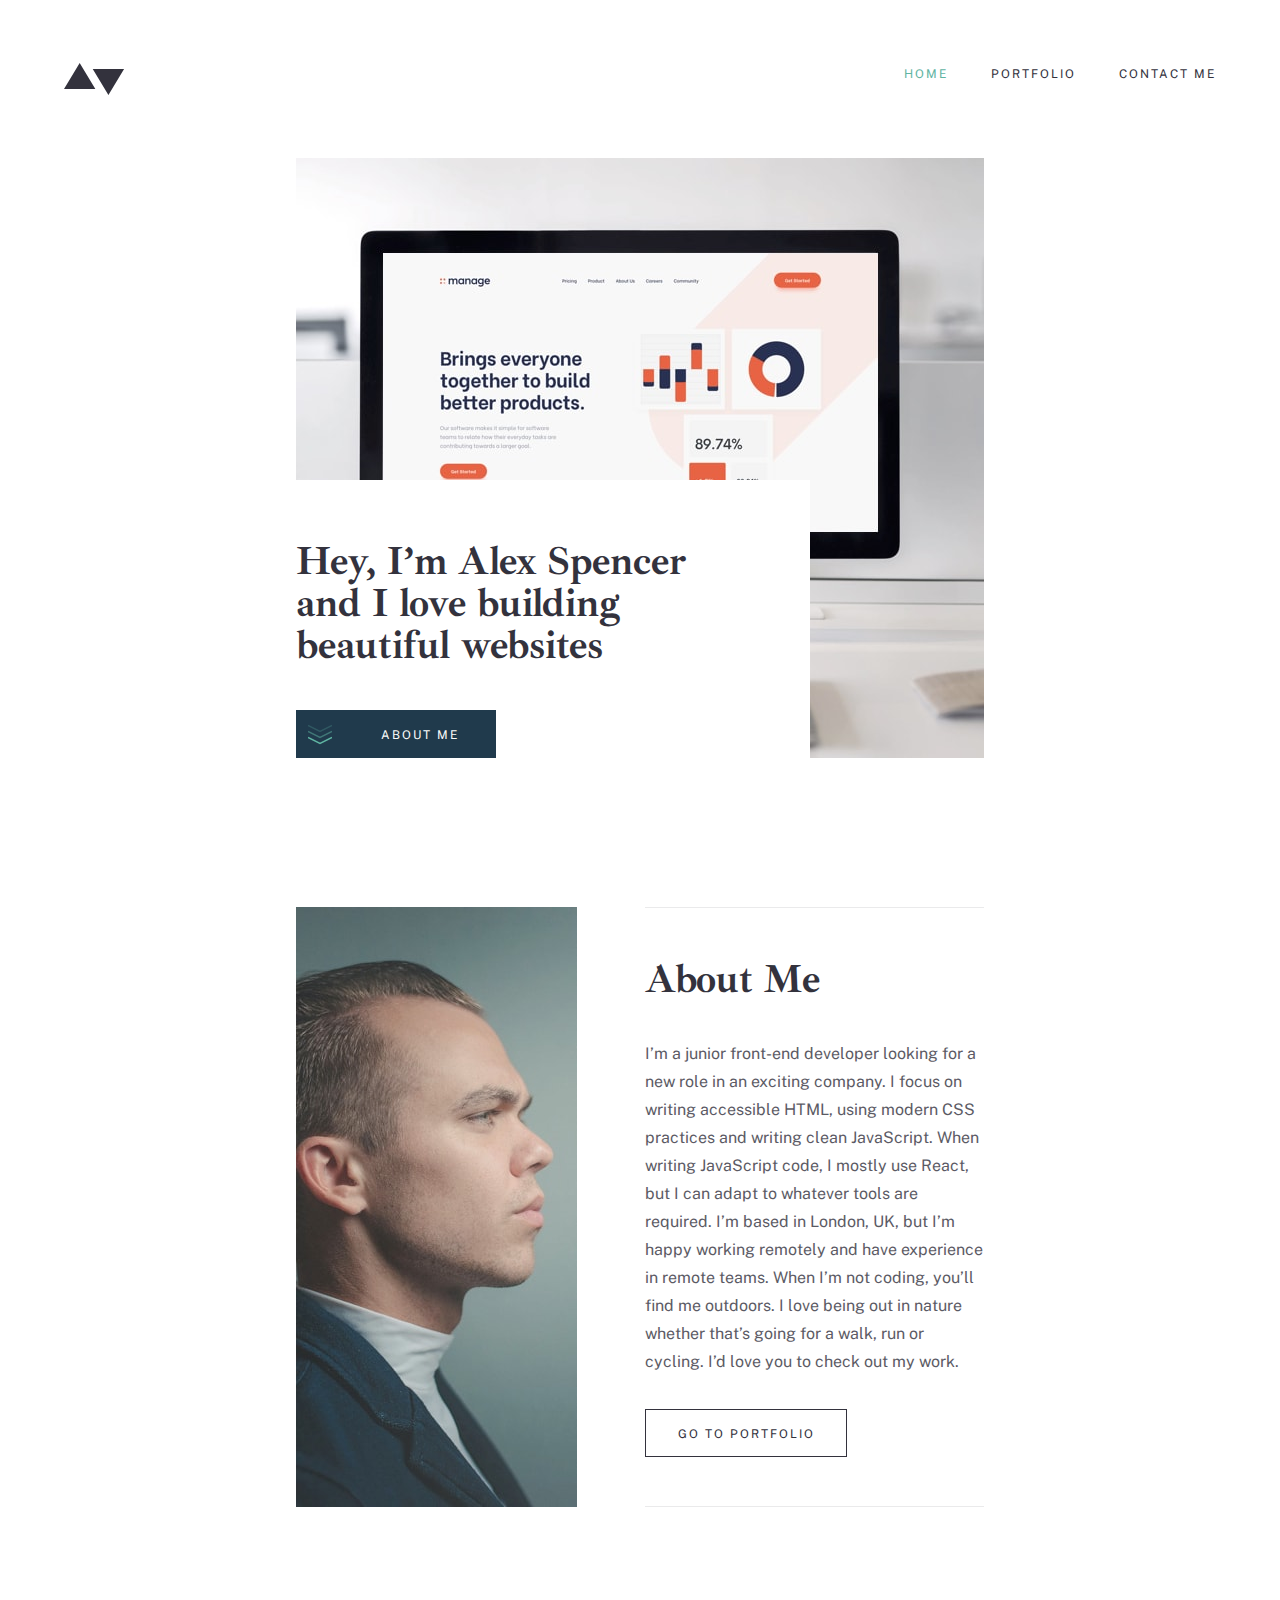
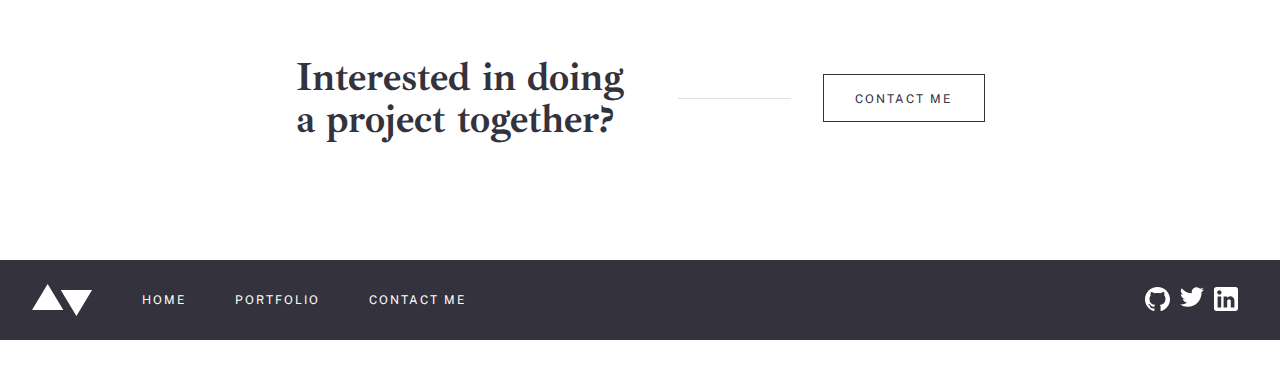
==== commit bab4cdf8: "buttons" ====
--- a/index.html
+++ b/index.html
@@ -88,7 +88,7 @@
           run or cycling. I’d love you to check out my work.
         </p>
 
-        <button class="secondary-btn">
+        <button class="secondary-btn-portfolio">
           <a href="/portfolio.html"> Go to Portfolio</a>
         </button>
       </div>
@@ -104,7 +104,7 @@
           <h1>Interested in doing a project together?</h1>
         </div>
         <div class="line"></div>
-        <button class="secondary-btn">
+        <button class="secondary-btn-contact">
           <a href="/contact.html">Contact me</a>
         </button>
       </div>
--- a/scss/main.css
+++ b/scss/main.css
@@ -1063,7 +1063,7 @@
   text-decoration: none;
 }
 
-.secondary-btn {
+.secondary-btn-portfolio {
   width: 202px;
   height: 48px;
   background-color: #fff;
@@ -1074,7 +1074,7 @@
   cursor: pointer;
 }
 
-.secondary-btn a {
+.secondary-btn-portfolio a {
   text-decoration: none;
   font-family: Public Sans;
   font-style: normal;
@@ -1086,7 +1086,61 @@
   color: #33323d;
 }
 
-.secondary-btn:hover {
+.secondary-btn-portfolio:hover {
+  background-color: #33323d;
+}
+
+.secondary-btn-contact {
+  width: 162px;
+  height: 48px;
+  background-color: #fff;
+  color: #33323d;
+  border: 1px solid #33323d;
+  letter-spacing: 2px;
+  text-transform: uppercase;
+  cursor: pointer;
+}
+
+.secondary-btn-contact a {
+  text-decoration: none;
+  font-family: Public Sans;
+  font-style: normal;
+  font-weight: normal;
+  font-size: 12px;
+  line-height: 14px;
+  letter-spacing: 2px;
+  text-transform: uppercase;
+  color: #33323d;
+}
+
+.secondary-btn-contact:hover {
+  background-color: #33323d;
+}
+
+.secondary-btn-view {
+  width: 175px;
+  height: 48px;
+  background-color: #fff;
+  color: #33323d;
+  border: 1px solid #33323d;
+  letter-spacing: 2px;
+  text-transform: uppercase;
+  cursor: pointer;
+}
+
+.secondary-btn-view a {
+  text-decoration: none;
+  font-family: Public Sans;
+  font-style: normal;
+  font-weight: normal;
+  font-size: 12px;
+  line-height: 14px;
+  letter-spacing: 2px;
+  text-transform: uppercase;
+  color: #33323d;
+}
+
+.secondary-btn-view:hover {
   background-color: #33323d;
 }
 
